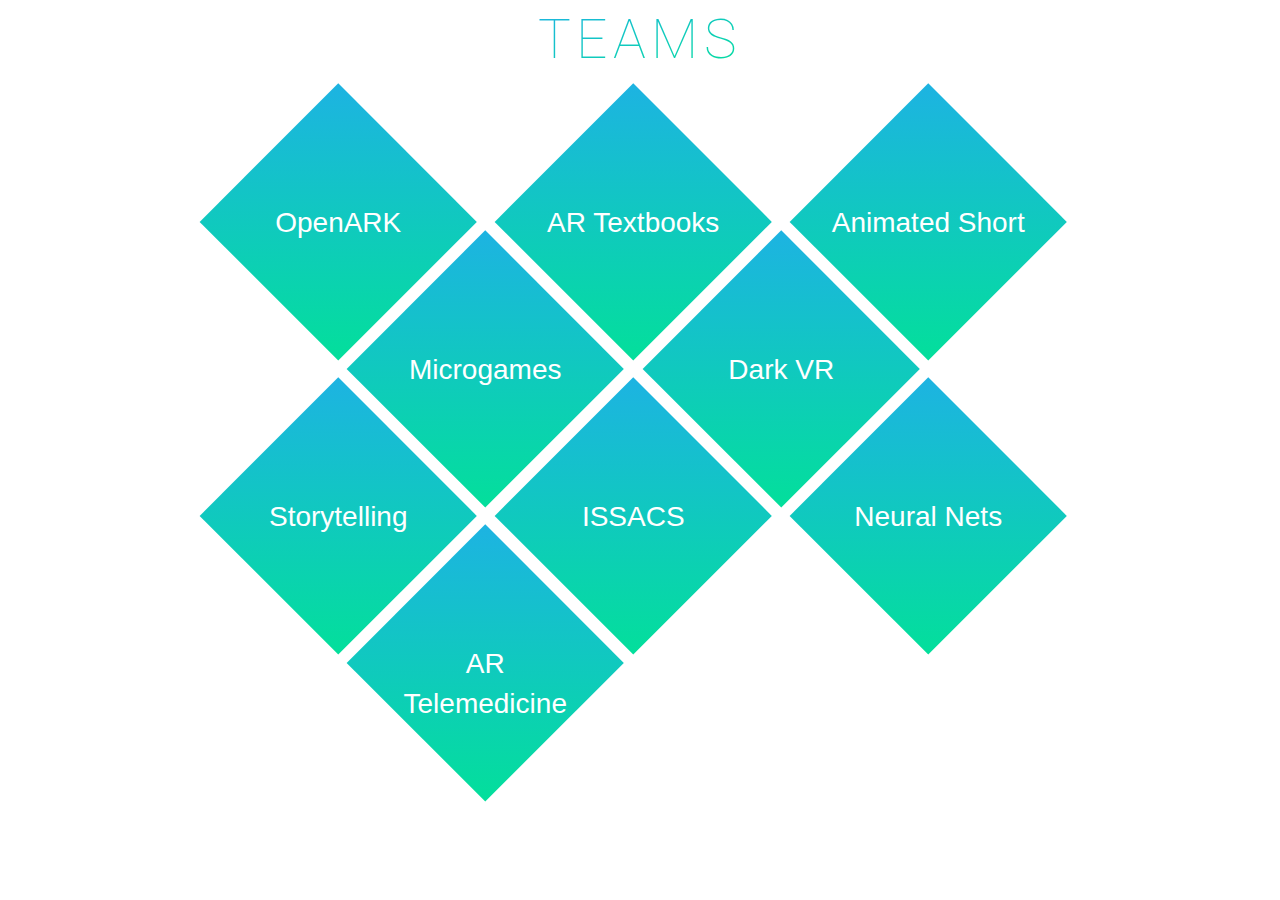
==== teams.html @ 57c07e3f "added some pages" ====
<!DOCTYPE html>
<html lang="en">
<head>
    <meta charset="utf-8">
    <meta http-equiv="X-UA-Compatible" content="IE=edge">
    <meta name="viewport" content="width=device-width, initial-scale=1">
    <!--[if lt IE 9]>
      <script>
        document.createElement('video');
      </script>
    <![endif]-->
    <!-- The above 3 meta tags *must* come first in the head; any other head content must come *after* these tags -->
    <title>Teams: Virtual Reality at Berkeley</title>
    <link rel="icon" href="http://vr.berkeley.edu/favicon.ico" type="image/x-icon">

    <!-- Bootstrap -->
    <link rel="stylesheet" type="text/css" href="css/teamstyle.css">
    <link href="css/bootstrap.min.css" rel="stylesheet">

    <! -- Custom Fonts -->
    <link href='https://fonts.googleapis.com/css?family=Roboto:400,100,500,700,300italic,100italic,300' rel='stylesheet' type='text/css'>

    <!-- HTML5 shim and Respond.js for IE8 support of HTML5 elements and media queries -->
    <!-- WARNING: Respond.js doesn't work if you view the page via file:// -->
    <!--[if lt IE 9]>
      <script src="https://oss.maxcdn.com/html5shiv/3.7.2/html5shiv.min.js"></script>
      <script src="https://oss.maxcdn.com/respond/1.4.2/respond.min.js"></script>
    <![endif]-->
  </head>

<body>
	<center><span class="title">TEAMS</span></center>
	<div class="grid">
  <div class="grid-item"><div class="grid-inner">OpenARK</div></div>
  <div class="grid-item"><div class="grid-inner">AR Textbooks</div></div>
  <div class="grid-item"><div class="grid-inner">Animated Short</div></div>
  <div class="grid-item"><div class="grid-inner">Microgames</div></div>
  <div class="grid-item"><div class="grid-inner">Dark VR</div></div>
  <div class="grid-item"><div class="grid-inner">Storytelling</div></div>
  <div class="grid-item"><div class="grid-inner">ISSACS</div></div>
  <div class="grid-item"><div class="grid-inner">Neural Nets</div></div>
  <div class="grid-item"><div class="grid-inner">AR Telemedicine</div></div>
</body>
</html>
---- css/teamstyle.css ----
html {
  height: 100%;
}


body {
  padding: 0;
  margin: 0;
  min-height: 100%;
    font-family: 'Roboto', sans-serif;
    font-weight: 100;
}

.title {
  font-family: 'Roboto', sans-serif;
  font-weight: 100;
  letter-spacing: .1em;
  background: -webkit-linear-gradient(left top, #1DB3E2, #03DF9B); /* For Safari 5.1 to 6.0 */
  background: -o-linear-gradient(bottom right, #1DB3E2, #03DF9B); /* For Opera 11.1 to 12.0 */
  background: -moz-linear-gradient(bottom right, #1DB3E2, #03DF9B); /* For Firefox 3.6 to 15 */
  background: linear-gradient(to bottom right,#1DB3E2, #03DF9B); /* Standard syntax */
  -webkit-background-clip: text;
  -webkit-text-fill-color: transparent;
  font-size: 55px;
}

.grid {
  width: 100%;
  max-width: 900px;
  margin: 0 auto;

}

.grid::after {
  content: "";
  display: block;
  clear: both;
}

.grid-item {
  color: white;
  width: 21.833%;
  padding-bottom: 21.833%;
  overflow: hidden;
  float: left;
  background: -webkit-linear-gradient(left top, #1DB3E2, #03DF9B); /* For Safari 5.1 to 6.0 */
  background: -o-linear-gradient(bottom right, #1DB3E2, #03DF9B); /* For Opera 11.1 to 12.0 */
  background: -moz-linear-gradient(bottom right, #1DB3E2, #03DF9B); /* For Firefox 3.6 to 15 */
  background: linear-gradient(to bottom right,#1DB3E2, #03DF9B); /* Standard syntax */
  transform: rotate(45deg);
  margin: 5.5%;
  margin-top: -11%;
  -webkit-transition: background-image 2s; /* Safari */
  transition: background-image 2s;
}

.grid-item:nth-child(1),
.grid-item:nth-child(2),
.grid-item:nth-child(3) {
   margin-top: 5%;
}

.grid-item:nth-child(5n+4) {
    margin-left: 21.9%;
}

.grid-item:nth-child(5n+6) {
    clear:left;
}

.grid-item:nth-child(5n+6):last-of-type {
  margin-left: 38.25%;
}

.grid-item:hover {
  background-image: none !important;
  color: black;
  
}

.grid-inner {
  box-sizing: border-box;
  position: absolute;
  top:0;
  left: 0;
  width: 100%;
  height: 100%;
  transform: rotate(-45deg);
  text-align: center;
  padding-top: 40%;
  font-size: 2em;
}
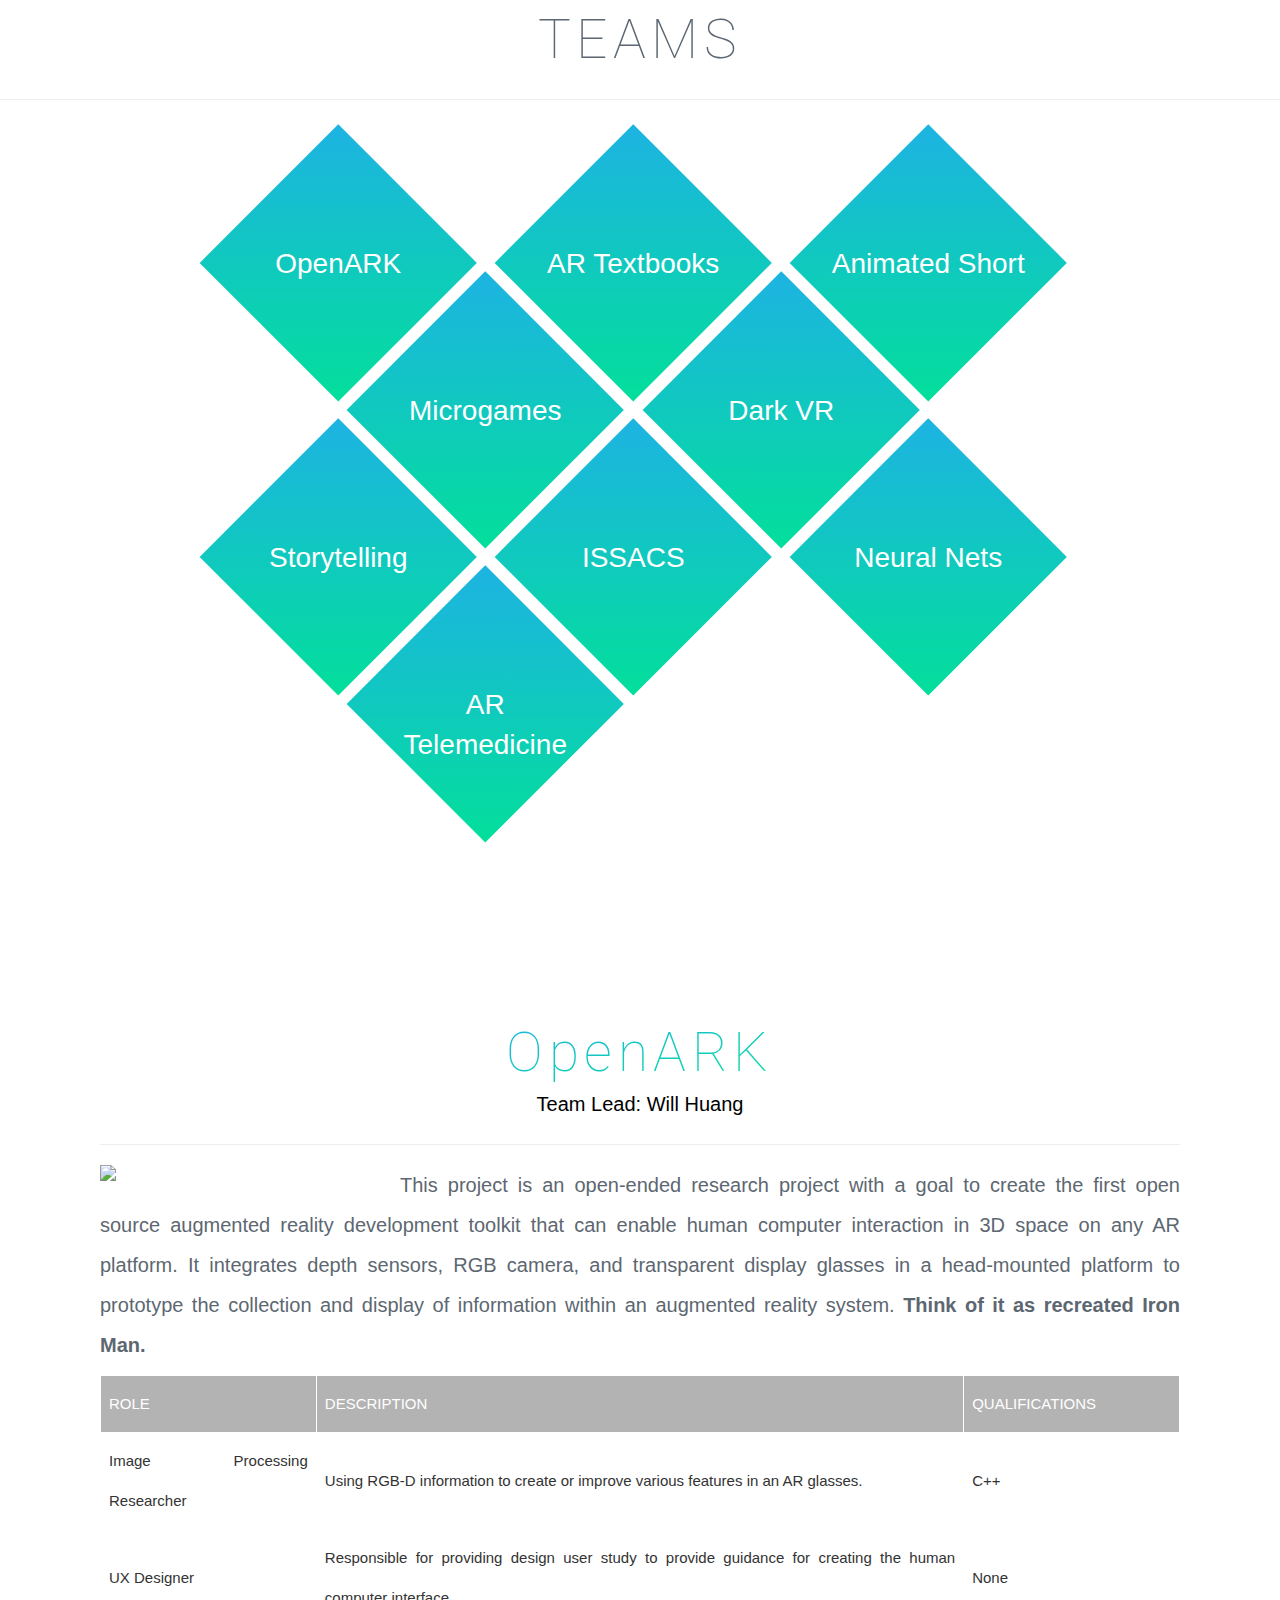
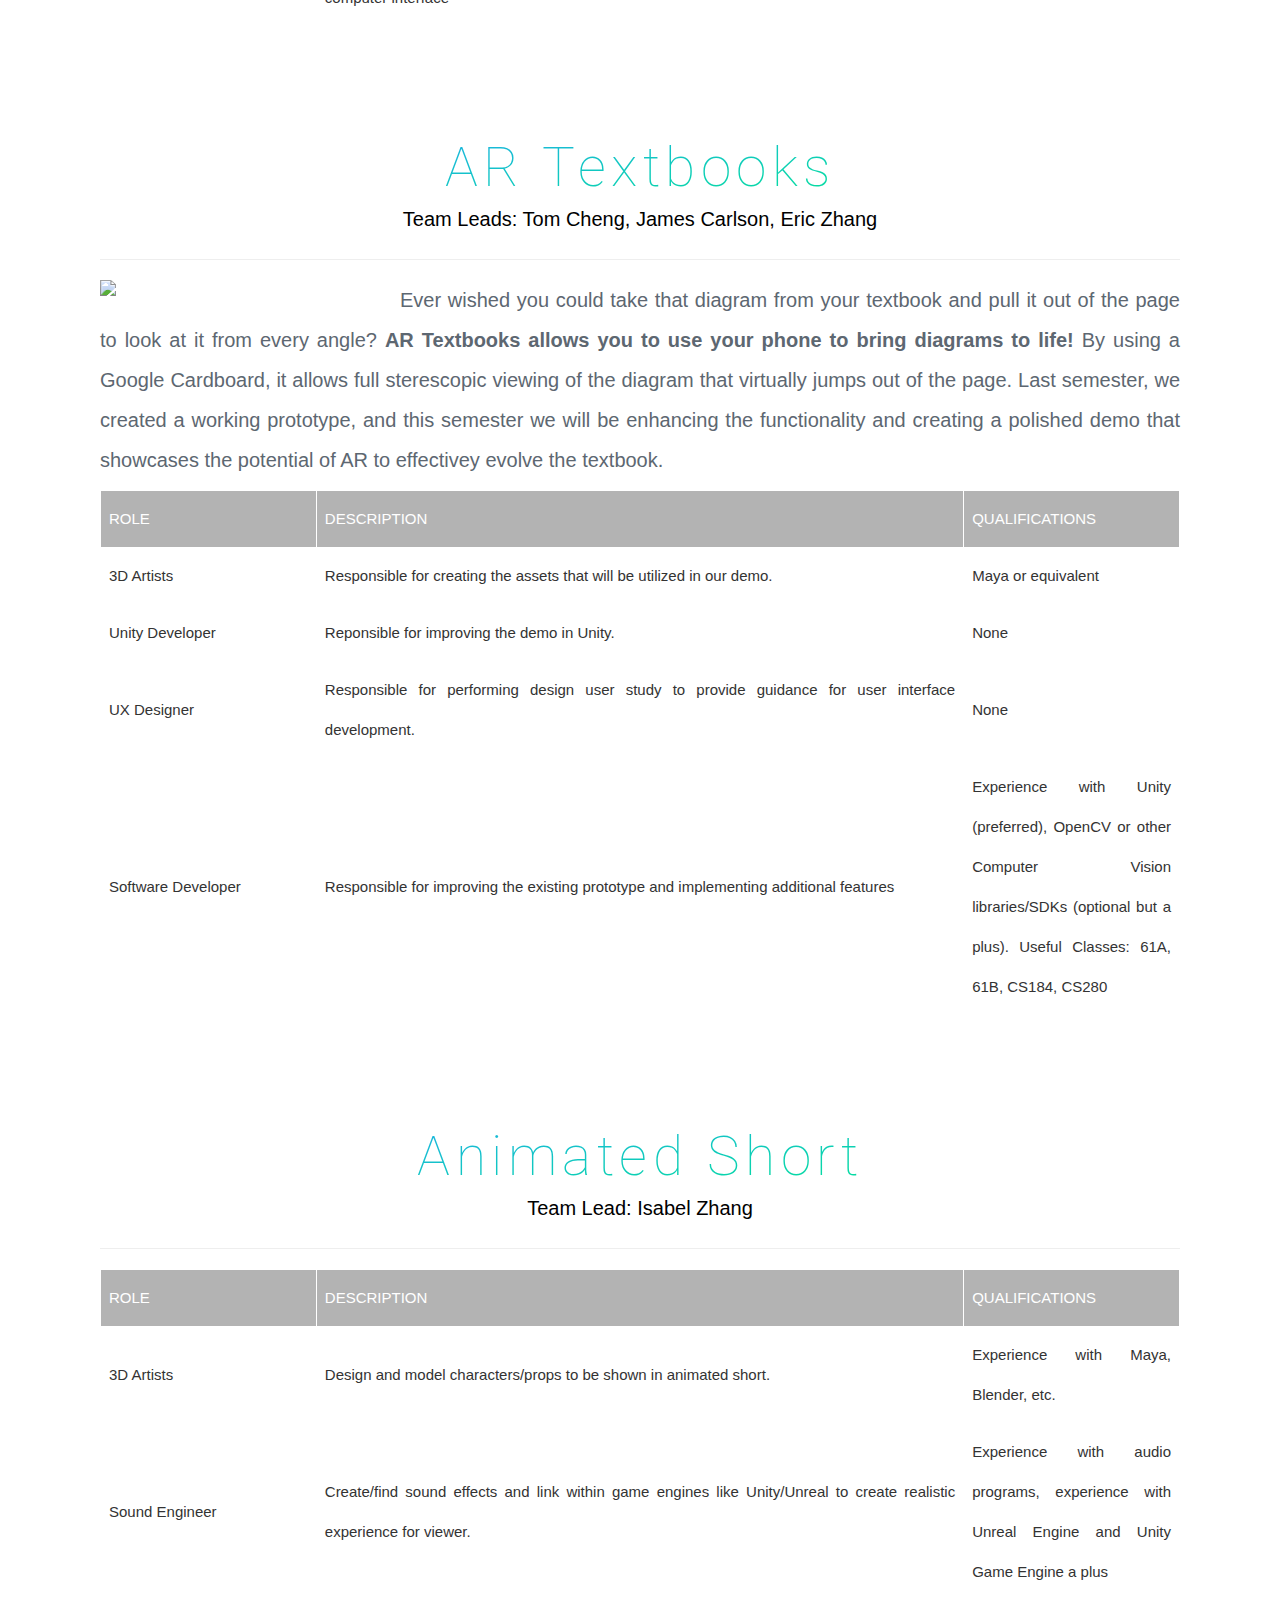
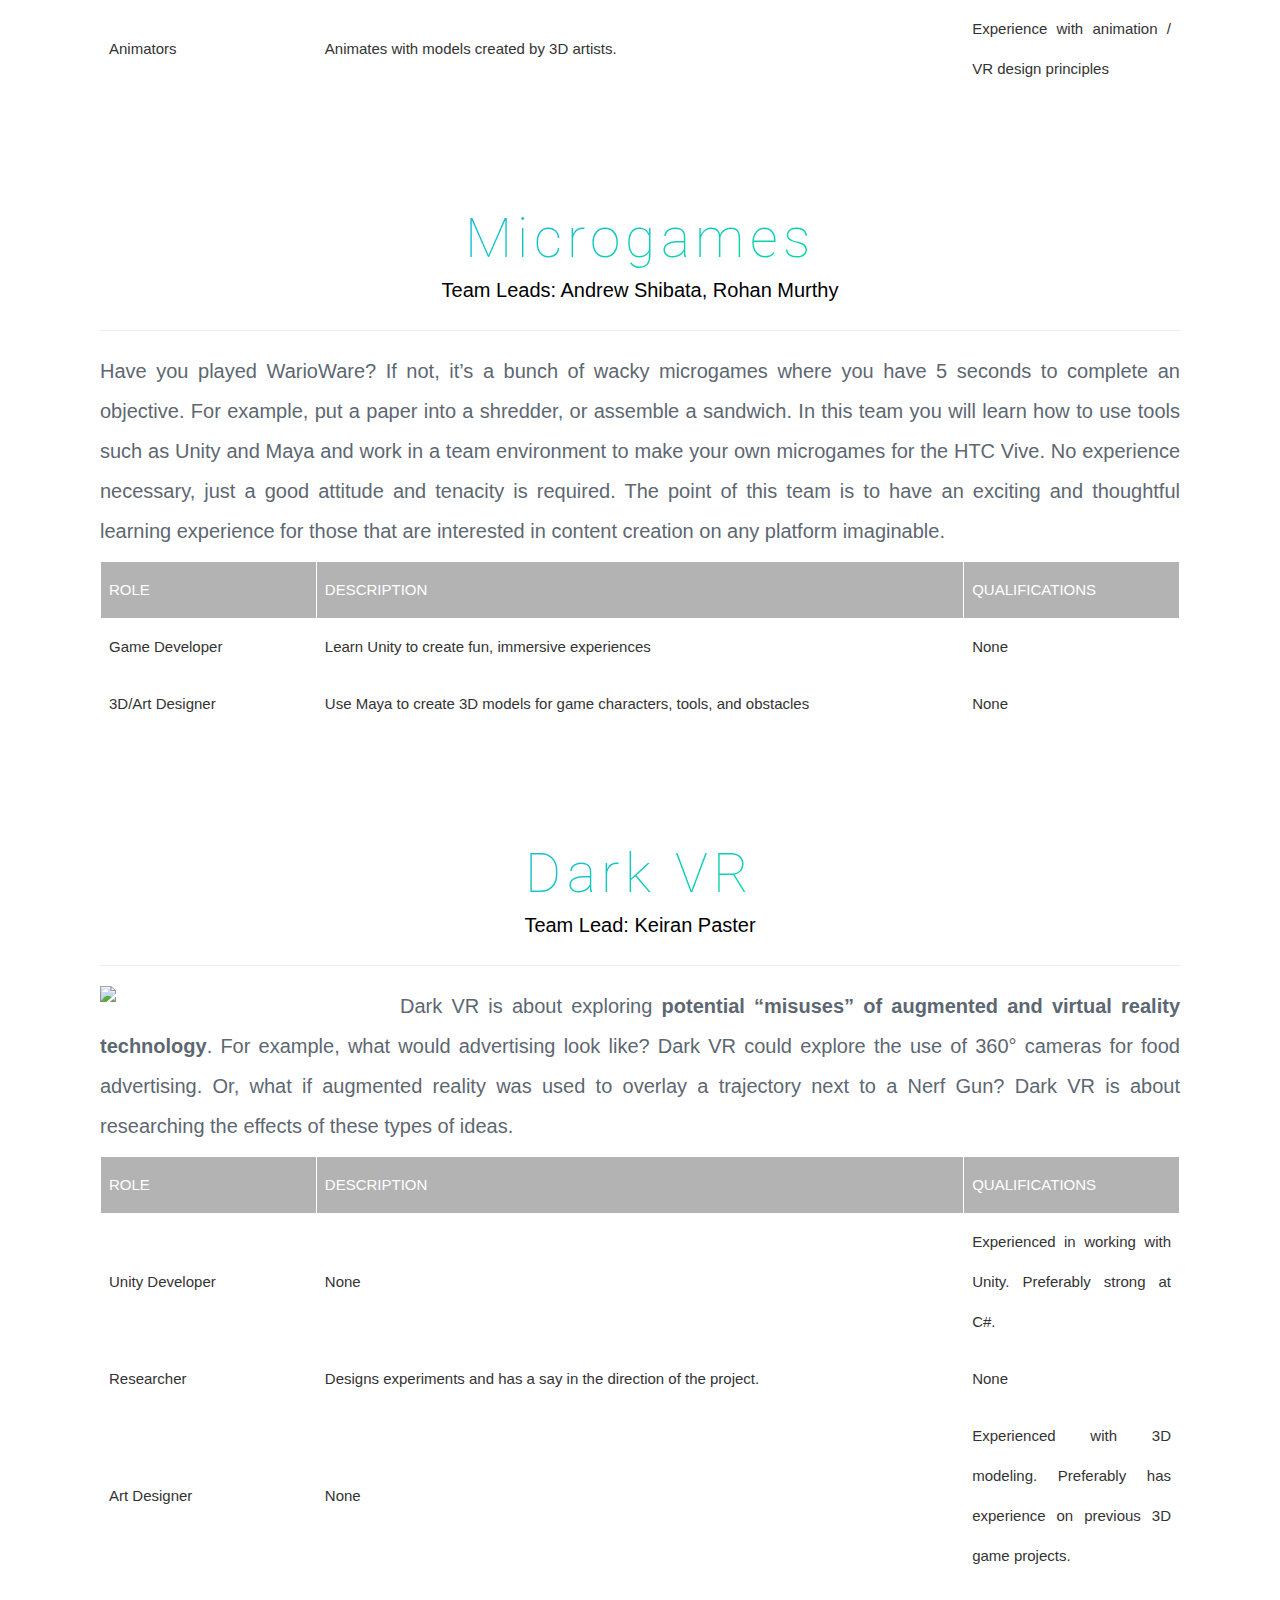
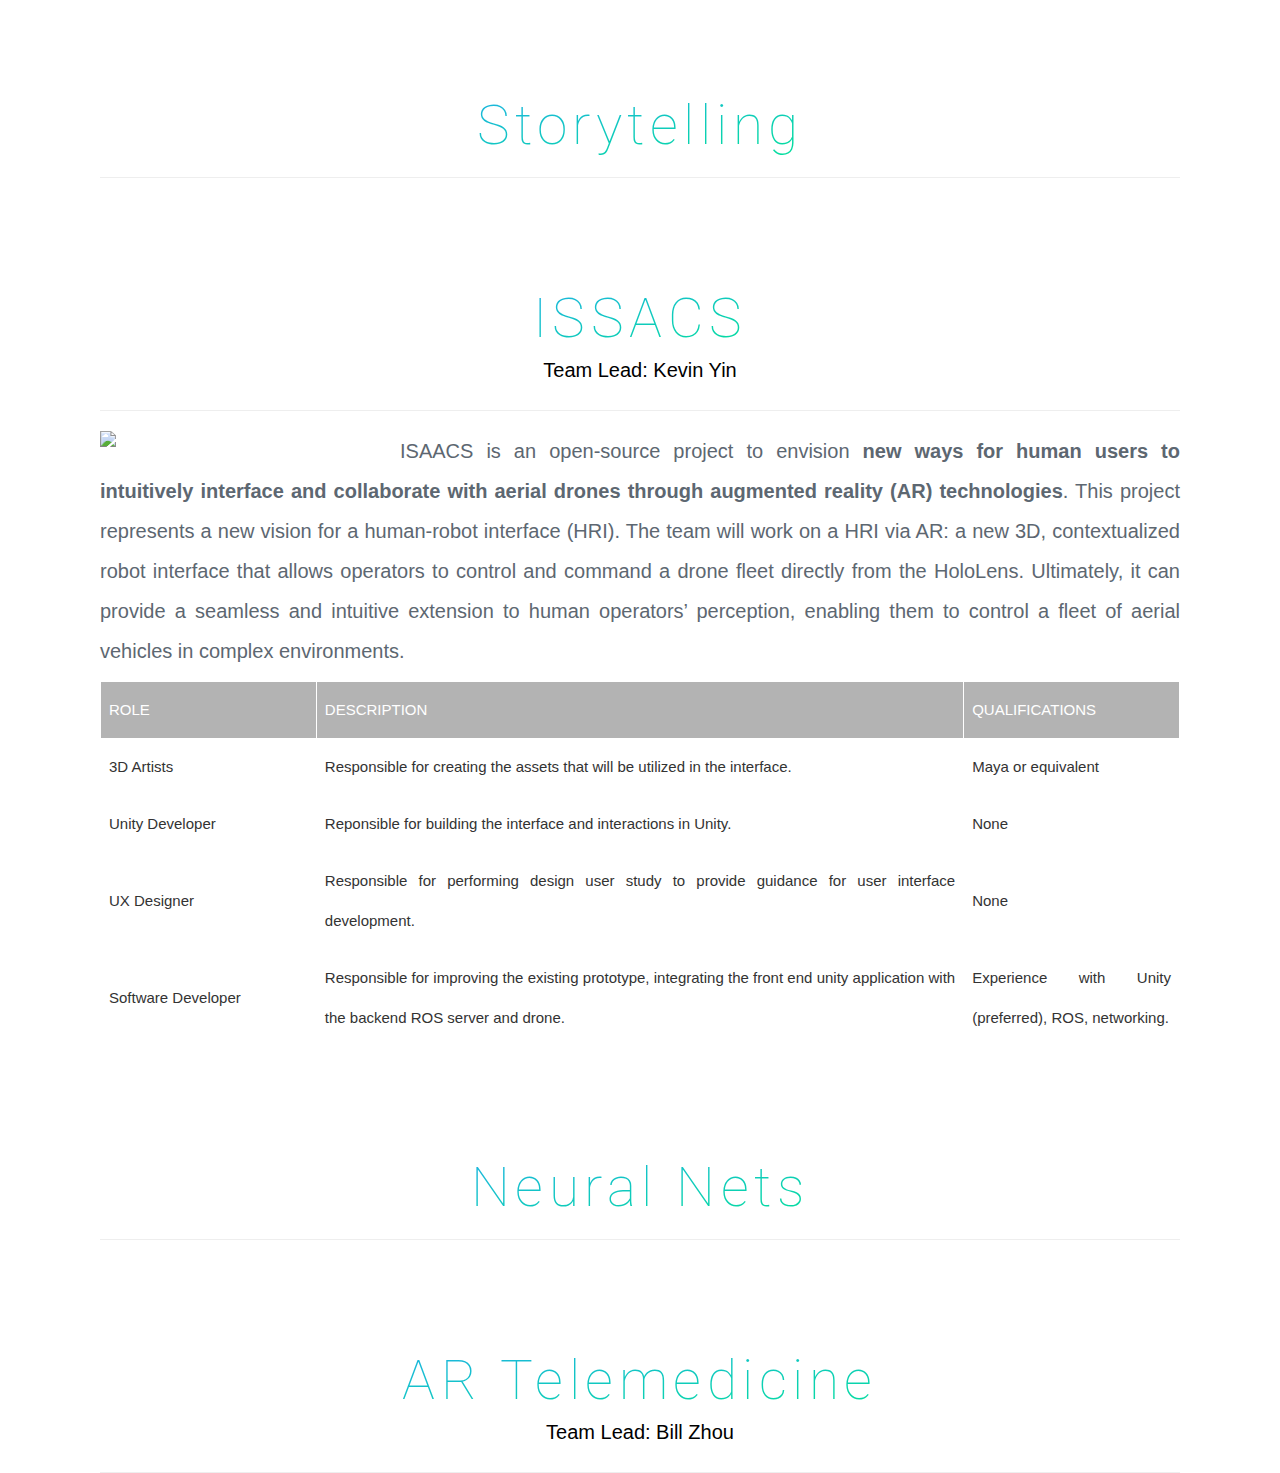
==== commit 4be46c31: "Teams Page" ====
--- a/teams.html
+++ b/teams.html
@@ -29,16 +29,222 @@
   </head>
 
 <body>
-	<center><span class="title">TEAMS</span></center>
+	<center><span class="teamstitle">TEAMS</span></center>
+	<hr>
 	<div class="grid">
-  <div class="grid-item"><div class="grid-inner">OpenARK</div></div>
-  <div class="grid-item"><div class="grid-inner">AR Textbooks</div></div>
-  <div class="grid-item"><div class="grid-inner">Animated Short</div></div>
-  <div class="grid-item"><div class="grid-inner">Microgames</div></div>
-  <div class="grid-item"><div class="grid-inner">Dark VR</div></div>
-  <div class="grid-item"><div class="grid-inner">Storytelling</div></div>
-  <div class="grid-item"><div class="grid-inner">ISSACS</div></div>
-  <div class="grid-item"><div class="grid-inner">Neural Nets</div></div>
-  <div class="grid-item"><div class="grid-inner">AR Telemedicine</div></div>
+  <div class="grid-item"><a href="#openark"><div class="grid-inner">OpenARK</div></a></div>
+  <div class="grid-item"><a href="#artextbooks"><div class="grid-inner">AR Textbooks</div></a></div>
+  <div class="grid-item"><a href="#animatedshort"><div class="grid-inner">Animated Short</div></a></div>
+  <div class="grid-item"><a href="#microgames"><div class="grid-inner">Microgames</div></a></div>
+  <div class="grid-item"><a href="#darkvr"><div class="grid-inner">Dark VR</div></a></div>
+  <div class="grid-item"><a href="#storytelling"><div class="grid-inner">Storytelling</div></a></div>
+  <div class="grid-item"><a href="#issacs"><div class="grid-inner">ISSACS</div></a></div>
+  <div class="grid-item"><a href="#neural"><div class="grid-inner">Neural Nets</div></a></div>
+  <div class="grid-item"><a href="#telemedicine"><div class="grid-inner">AR Telemedicine</div></a></div>
+</div>
+<br><br><br>
+<div id="openark" class="teambox">
+
+	<center><span class="title">OpenARK</span></center>
+	<center><span class="teamlead">Team Lead: Will Huang</span></center><hr>
+	<p><img src="http://www.billzhou.me/images/team/1b.jpg" class="teamimage">This project is an open-ended research project with a goal to create the first open source augmented reality development toolkit that can enable human computer interaction in 3D space on any AR platform. It integrates depth sensors, RGB camera, and transparent display glasses in a head-mounted platform to prototype the collection and display of information within an augmented reality system. <b>Think of it as recreated Iron Man.</b></p>
+	<table class="table-style-one">
+	<thead>
+	<tr>
+		<th>ROLE</th><th>DESCRIPTION</th><th>QUALIFICATIONS</th>
+	</tr>
+	</thead>
+	<tbody>
+	<tr>
+		<td class="role">Image Processing Researcher</td>
+		<td class="description">Using RGB-D information to create or improve various features in an AR glasses.</td>
+		<td class="qual">C++</td>
+	</tr>
+	<tr>
+		<td class="role">UX Designer</td>
+		<td class="description">Responsible for providing design user study to provide guidance for creating the human computer interface</td>
+		<td class="qual">None</td>
+	</tr>
+	</tbody>
+	</table>
+</div>
+
+<div id="artextbooks" class="teambox">
+	<center><span class="title">AR Textbooks</span></center>
+	<center><span class="teamlead">Team Leads: Tom Cheng, James Carlson, Eric Zhang</span></center><hr>
+	<p><img src="https://i.imgur.com/Kzvmrui.jpg" class="teamimage">Ever wished you could take that diagram from your textbook and pull it out of the page to look at it from every angle? <b>AR Textbooks allows you to use your phone to bring diagrams to life!</b> By using a Google Cardboard, it allows full sterescopic viewing of the diagram that virtually jumps out of the page. Last semester, we created a working prototype, and this semester we will be enhancing the functionality and creating a polished demo that showcases the potential of AR to effectivey evolve the textbook.</p>
+
+	<table class="table-style-one">
+	<thead>
+	<tr>
+		<th>ROLE</th><th>DESCRIPTION</th><th>QUALIFICATIONS</th>
+	</tr>
+	</thead>
+	<tbody>
+	<tr>
+		<td class="role">3D Artists</td>
+		<td class="description">Responsible for creating the assets that will be utilized in our demo.</td>
+		<td class="qual">Maya or equivalent</td>
+	</tr>
+	<tr>
+		<td class="role">Unity Developer</td>
+		<td class="description">Reponsible for improving the demo in Unity.</td>
+		<td class="qual">None</td>
+	</tr>
+	<tr>
+		<td class="role">UX Designer</td>
+		<td class="description">Responsible for performing design user study to provide guidance for user interface development.</td>
+		<td class="qual">None</td>
+	</tr>
+	<tr>
+		<td class="role">Software Developer</td>
+		<td class="description">Responsible for improving the existing prototype and implementing additional features</td>
+		<td class="qual"> Experience with Unity (preferred), OpenCV or other Computer Vision libraries/SDKs (optional but a plus). Useful Classes: 61A, 61B, CS184, CS280</td>
+	</tr>
+	</tbody>
+	</table>
+</div>
+
+<div id="animatedshort" class="teambox">
+	<center><span class="title">Animated Short</span></center>
+	<center><span class="teamlead">Team Lead: Isabel Zhang</span></center><hr>
+	<table class="table-style-one">
+	<thead>
+	<tr>
+		<th>ROLE</th><th>DESCRIPTION</th><th>QUALIFICATIONS</th>
+	</tr>
+	</thead>
+	<tbody>
+	<tr>
+		<td class="role">3D Artists</td>
+		<td class="description">Design and model characters/props to be shown in animated short.</td>
+		<td class="qual">Experience with Maya, Blender, etc.</td>
+	</tr>
+	<tr>
+		<td class="role">Sound Engineer</td>
+		<td class="description">Create/find sound effects and link within game engines like Unity/Unreal to create realistic experience for viewer.</td>
+		<td class="qual">Experience with audio programs, experience with Unreal Engine and Unity Game Engine a plus</td>
+	</tr>
+	<tr>
+		<td class="role">Animators</td>
+		<td class="description">Animates with models created by 3D artists.</td>
+		<td class="qual">Experience with animation / VR design principles</td>
+	</tr>
+	</tbody>
+	</table>
+</div>
+
+<div id="microgames" class="teambox">
+	<center><span class="title">Microgames</span></center>
+	<center><span class="teamlead">Team Leads: Andrew Shibata, Rohan Murthy</span></center><hr>
+	<p>Have you played WarioWare? If not, it’s a bunch of wacky microgames where you have 5 seconds to complete an objective. For example, put a paper into a shredder, or assemble a sandwich. In this team you will learn how to use tools such as Unity and Maya and work in a team environment to make your own microgames for the HTC Vive. No experience necessary, just a good attitude and tenacity is required. The point of this team is to have an exciting and thoughtful learning experience for those that are interested in content creation on any platform imaginable.</p>
+	<table class="table-style-one">
+	<thead>
+	<tr>
+		<th>ROLE</th><th>DESCRIPTION</th><th>QUALIFICATIONS</th>
+	</tr>
+	</thead>
+	<tbody>
+	<tr>
+		<td class="role">Game Developer</td>
+		<td class="description">Learn Unity to create fun, immersive experiences</td>
+		<td class="qual">None</td>
+	</tr>
+	<tr>
+		<td class="role">3D/Art Designer</td>
+		<td class="description">Use Maya to create 3D models for game characters, tools, and obstacles</td>
+		<td class="qual">None</td>
+	</tr>
+	</tbody>
+	</table>
+</div>
+
+<div id="darkvr" class="teambox">
+	<center><span class="title">Dark VR</span></center>
+	<center><span class="teamlead">Team Lead: Keiran Paster</span></center><hr>	
+	<p><img src="https://mcdonalds.com.au/sites/mcdonalds.com.au/files/hero_pdt_value_au.png" class="teamimage">Dark VR is about exploring <b>potential “misuses” of augmented and virtual reality technology</b>. For example, what would advertising look like? Dark VR could explore the use of 360° cameras for food advertising. Or, what if augmented reality was used to overlay a trajectory next to a Nerf Gun? Dark VR is about researching the effects of these types of ideas.
+	</p>
+	<table class="table-style-one">
+	<thead>
+	<tr>
+		<th>ROLE</th><th>DESCRIPTION</th><th>QUALIFICATIONS</th>
+	</tr>
+	</thead>
+	<tbody>
+	<tr>
+		<td class="role">Unity Developer</td>
+		<td class="description">None</td>
+		<td class="qual">Experienced in working with Unity. Preferably strong at C#.</td>
+	</tr>
+	<tr>
+		<td class="role">Researcher</td>
+		<td class="description">Designs experiments and has a say in the direction of the project.</td>
+		<td class="qual">None</td>
+	</tr>
+	<tr>
+		<td class="role">Art Designer</td>
+		<td class="description">None</td>
+		<td class="qual">Experienced with 3D modeling. Preferably has experience on previous 3D game projects.</td>
+	</tr>
+	</tbody>
+	</table>
+</div>
+
+<div id="storytelling" class="teambox">
+	<center><span class="title">Storytelling</span></center>
+	<hr>
+</div>
+
+<div id="issacs" class="teambox">
+	<center><span class="title">ISSACS</span></center>
+	<center><span class="teamlead">Team Lead: Kevin Yin</span></center><hr>	
+	<p><img src="https://winblogs.azureedge.net/devices/2016/02/MSHoloLens_GroupShot_wAcc_WhtBG_V2_RGB.png" class="teamimage">ISAACS is an open-source project to envision <b>new ways for human users to intuitively interface and collaborate with aerial drones through augmented reality (AR) technologies</b>. This project represents a new vision for a human-robot interface (HRI). The team will work on a HRI via AR: a new 3D, contextualized robot interface that allows operators to control and command a drone fleet directly from the HoloLens. Ultimately, it can provide a seamless and intuitive extension to human operators’ perception, enabling them to control  a fleet of aerial vehicles in complex environments.
+	</p>
+	<table class="table-style-one">
+	<thead>
+	<tr>
+		<th>ROLE</th><th>DESCRIPTION</th><th>QUALIFICATIONS</th>
+	</tr>
+	</thead>
+	<tbody>
+	<tr>
+		<td class="role">3D Artists</td>
+		<td class="description">Responsible for creating the assets that will be utilized in the interface.</td>
+		<td class="qual">Maya or equivalent</td>
+	</tr>
+	<tr>
+		<td class="role">Unity Developer</td>
+		<td class="description"> Reponsible for building the interface and interactions in Unity.</td>
+		<td class="qual">None</td>
+	</tr>
+	<tr>
+		<td class="role">UX Designer</td>
+		<td class="description">Responsible for performing design user study to provide guidance for user interface development.</td>
+		<td class="qual">None</td>
+	</tr>
+	<tr>
+		<td class="role">Software Developer</td>
+		<td class="description">Responsible for improving the existing prototype, integrating the front end unity application with the backend ROS server and drone.</td>
+		<td class="qual">Experience with Unity (preferred), ROS, networking.
+</td>
+	</tr>
+	</tbody>
+	</table>
+</div>
+
+<div id="neural" class="teambox">
+	<center><span class="title">Neural Nets</span></center>
+	<hr>
+</div>
+
+<div id="telemedicine" class="teambox">
+	<center><span class="title">AR Telemedicine</span></center>
+	<center><span class="teamlead">Team Lead: Bill Zhou</span></center><hr>	
+</div>
+
+
+
+
+
 </body>
 </html>--- a/css/teamstyle.css
+++ b/css/teamstyle.css
@@ -11,16 +11,11 @@
     font-weight: 100;
 }
 
-.title {
+.teamstitle {
   font-family: 'Roboto', sans-serif;
   font-weight: 100;
   letter-spacing: .1em;
-  background: -webkit-linear-gradient(left top, #1DB3E2, #03DF9B); /* For Safari 5.1 to 6.0 */
-  background: -o-linear-gradient(bottom right, #1DB3E2, #03DF9B); /* For Opera 11.1 to 12.0 */
-  background: -moz-linear-gradient(bottom right, #1DB3E2, #03DF9B); /* For Firefox 3.6 to 15 */
-  background: linear-gradient(to bottom right,#1DB3E2, #03DF9B); /* Standard syntax */
-  -webkit-background-clip: text;
-  -webkit-text-fill-color: transparent;
+  color: #5D6771;
   font-size: 55px;
 }
 
@@ -39,6 +34,7 @@
 
 .grid-item {
   color: white;
+  font-weight: 200;
   width: 21.833%;
   padding-bottom: 21.833%;
   overflow: hidden;
@@ -82,6 +78,7 @@
   box-sizing: border-box;
   position: absolute;
   top:0;
+  color: white;
   left: 0;
   width: 100%;
   height: 100%;
@@ -89,4 +86,84 @@
   text-align: center;
   padding-top: 40%;
   font-size: 2em;
-}+}
+
+.title {
+  font-family: 'Roboto', sans-serif;
+  font-weight: 100;
+  letter-spacing: .1em;
+  background: -webkit-linear-gradient(left top, #1DB3E2, #03DF9B); /* For Safari 5.1 to 6.0 */
+  background: -o-linear-gradient(bottom right, #1DB3E2, #03DF9B); /* For Opera 11.1 to 12.0 */
+  background: -moz-linear-gradient(bottom right, #1DB3E2, #03DF9B); /* For Firefox 3.6 to 15 */
+  background: linear-gradient(to bottom right,#1DB3E2, #03DF9B); /* Standard syntax */
+  -webkit-background-clip: text;
+  -webkit-text-fill-color: transparent;
+  font-size: 55px;
+}
+
+.teambox {
+  margin: 100px;
+  padding-top: 20px;
+  font-size: 20px;
+  text-align: justify;
+  font-weight: 300;
+  line-height: 2em;
+  color: #5D6771;
+}
+
+.teamlead {
+  font-weight: 300;
+  color: black;
+  font-size: 20px;
+  line-height: 2em;
+}
+
+.teamimage {
+  width: 300px;
+  float: left; 
+  padding: 0 20px 20px 0;
+}
+
+table.table-style-one {
+    font-size:15px;
+    width: 100%;
+    color:#333333;
+    border-width: 1px;
+    border-color: white;
+    border-collapse: collapse;
+  }
+  table.table-style-one th {
+    border-width: 1px;
+    color: white;
+        font-weight: 400;
+    padding: 8px;
+    border-style: solid;
+    border-color: white;
+    background-color: #B3B3B3;
+  }
+  table.table-style-one td {
+    border-width: 1px;
+    padding: 8px;
+    border-style: solid;
+    border-color: white;
+    background-color: #ffffff;
+  }
+  table.table-style-one td.role {
+    width: 20%;
+    font-weight: 500;
+  }
+   table.table-style-one td.description {
+    width: 60%;
+  }
+   table.table-style-one td.qual {
+    width: 20%;
+  }
+
+
+
+
+
+
+
+
+
